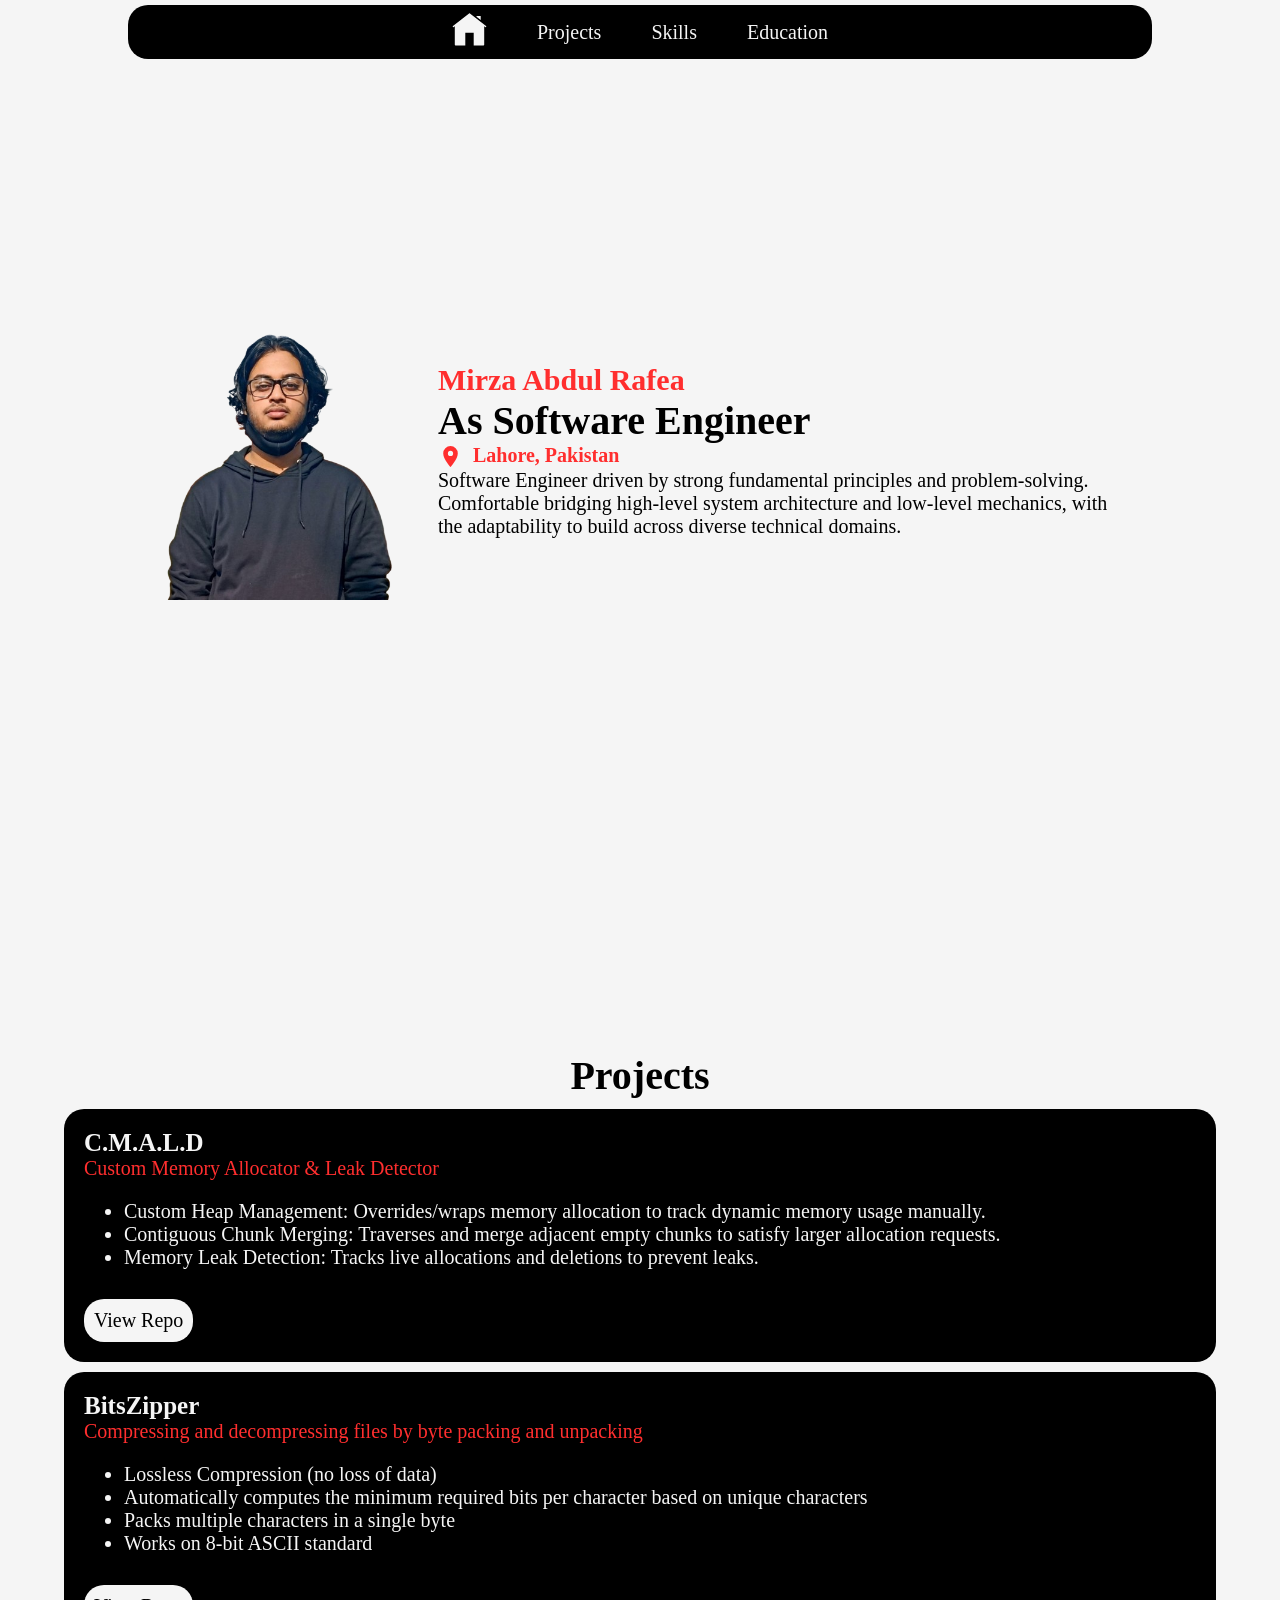
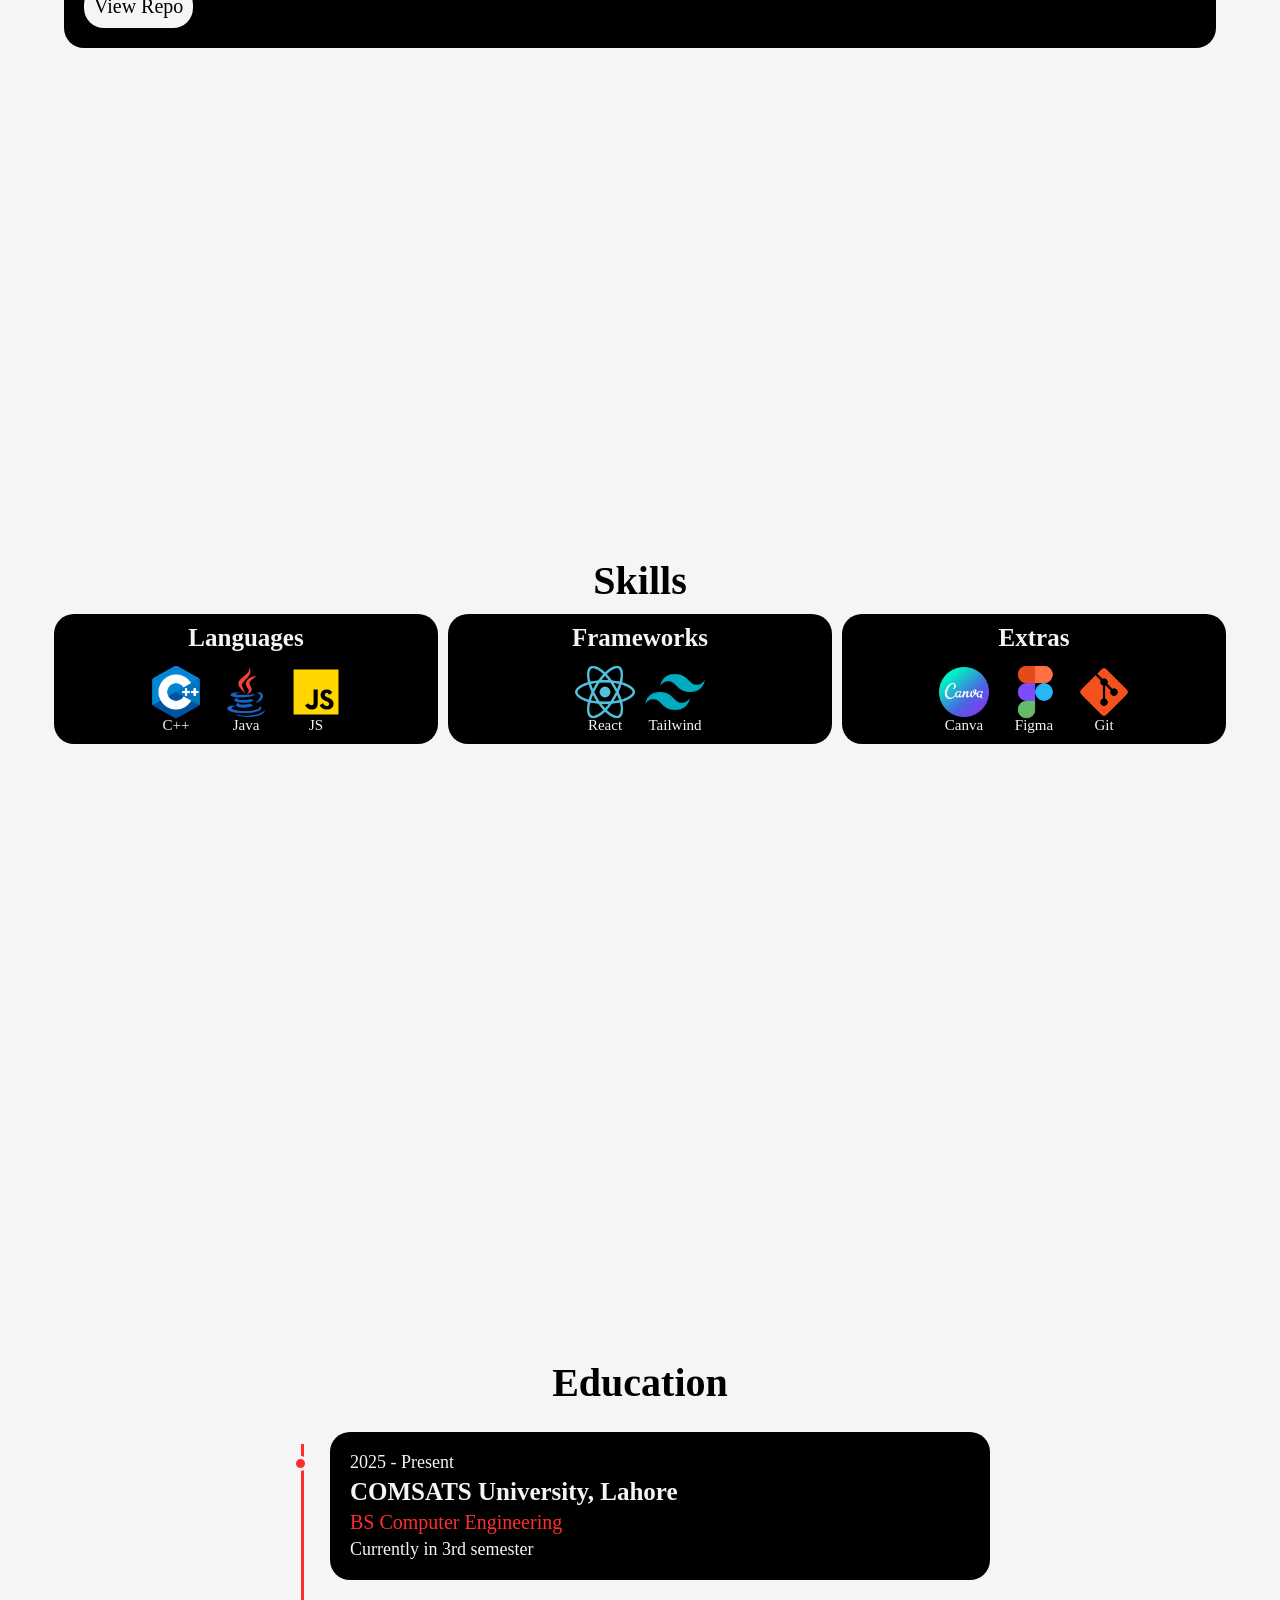
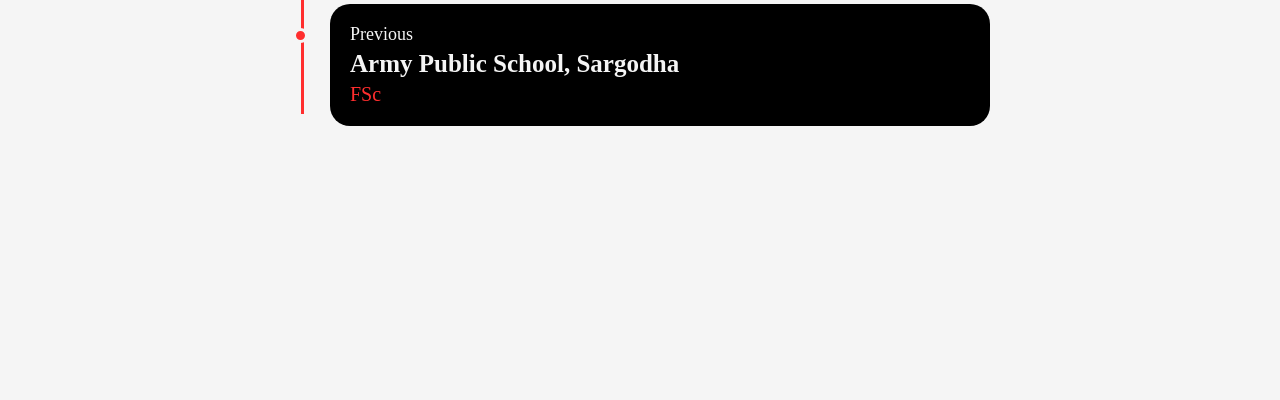
==== professional.html @ 4de6d4c2 "intilizing repo" ====
<!DOCTYPE html>
<html>
    <head>
        <meta charset="UTF-8">
        <meta name="viewport" content="width=device-width, initial-scale=1.0">
		<title>Professional</title>
        <link rel="stylesheet" href="main.css">
    </head>
    <body class="professional-page">
        <nav class="professional-nav">
            <a href="index.html">
                <svg class="home-svg" xmlns="http://www.w3.org/2000/svg"  viewBox="0 0 50 50" width="50px" height="50px">
                    <path d="M 25 1.0507812 C 24.7825 1.0507812 24.565859 1.1197656 24.380859 1.2597656 L 1.3808594 19.210938 C 0.95085938 19.550938 0.8709375 20.179141 1.2109375 20.619141 C 1.5509375 21.049141 2.1791406 21.129062 2.6191406 20.789062 L 4 19.710938 L 4 46 C 4 46.55 4.45 47 5 47 L 19 47 L 19 29 L 31 29 L 31 47 L 45 47 C 45.55 47 46 46.55 46 46 L 46 19.710938 L 47.380859 20.789062 C 47.570859 20.929063 47.78 21 48 21 C 48.3 21 48.589063 20.869141 48.789062 20.619141 C 49.129063 20.179141 49.049141 19.550938 48.619141 19.210938 L 25.619141 1.2597656 C 25.434141 1.1197656 25.2175 1.0507812 25 1.0507812 z M 35 5 L 35 6.0507812 L 41 10.730469 L 41 5 L 35 5 z"/>
                </svg>
            </a>
            <a class="nav-element" href="#projects">Projects</a>
            <a class="nav-element" href="#skills">Skills</a>
            <a class="nav-element" href="#education">Education</a>
        </nav>
        <div class="professional-container">
            <!-- Hero Section -->
            <section class="hero-section" id="hero">
                <img class="professional-pic" src="../assets/linkedin-profile-picture.png" alt="Profile Pic">
                <div class="hero-heading-container">
                    <h1 class="hero-heading-name">Mirza Abdul Rafea</h1>
                    <h1 class="hero-heading">As Software Engineer</h1>
                    <div class="hero-location-container">
                        <svg class="hero-location-svg" xmlns="http://www.w3.org/2000/svg" viewBox="0 0 24 24">
                            <path d="M12 11.5A2.5 2.5 0 0 1 9.5 9A2.5 2.5 0 0 1 12 6.5A2.5 2.5 0 0 1 14.5 9a2.5 2.5 0 0 1-2.5 2.5M12 2a7 7 0 0 0-7 7c0 5.25 7 13 7 13s7-7.75 7-13a7 7 0 0 0-7-7"/>
                        </svg>
                        <h1 class="hero-location">Lahore, Pakistan</h1>
                    </div>
                    <p class="hero-description">Software Engineer driven by strong fundamental principles and problem-solving. Comfortable bridging high-level system architecture and low-level mechanics, with the adaptability to build across diverse technical domains.</p>
                </div>
            </section>
            <!-- Projects Section -->
            <section class="projects-section" id="projects">
                <h1 class="section-heading">Projects</h1>
                <div class="projects-section-container">
                    <div class="project-container">
                        <h1 class="project-heading">C.M.A.L.D</h1>
                        <p class="project-description">Custom Memory Allocator & Leak Detector</p>
                        <ul class="project-sub-description">
                            <li>Custom Heap Management: Overrides/wraps memory allocation to track dynamic memory usage manually.</li>
                            <li>Contiguous Chunk Merging: Traverses and merge adjacent empty chunks to satisfy larger allocation requests.</li>
                            <li>Memory Leak Detection: Tracks live allocations and deletions to prevent leaks.</li>
                        </ul>
                        <a class="project-repo-button" href="https://github.com/Abdul-Rafea/C.M.A.L.D" target="_blank" rel="noopener noreferrer">View Repo</a>
                    </div>
                    <div class="project-container">
                        <h1 class="project-heading">BitsZipper</h1>
                        <p class="project-description">Compressing and decompressing files by byte packing and unpacking</p>
                        <ul class="project-sub-description">
                            <li>Lossless Compression (no loss of data)</li>
                            <li>Automatically computes the minimum required bits per character based on unique characters</li>
                            <li>Packs multiple characters in a single byte</li>
                            <li>Works on 8-bit ASCII standard</li>
                        </ul>
                        <a class="project-repo-button" href="https://github.com/Abdul-Rafea/BitsZipper" target="_blank" rel="noopener noreferrer">View Repo</a>
                    </div>
                </div>
            </section>
            <!-- Skills Section -->
            <section class="skills-section" id="skills">
                <h1 class="section-heading">Skills</h1>
                <div class="skills-section-container">
                    <div class="skills-container">
                        <h1 class="skills-heading">Languages</h1>
                        <div class="skills-logos-container">
                            <div class="skills-logo-container">
                                <img class="skills-logo" src="../assets/c++logo.png" alt="C++ Logo">
                                <p class="skills-logo-heading">C++</p>
                            </div>
                            <div class="skills-logo-container">
                                <img class="skills-logo" src="../assets/java-logo.png" alt="Java Logo">
                                <p class="skills-logo-heading">Java</p>
                            </div>
                            <div class="skills-logo-container">
                                <img class="skills-logo" src="../assets/javascript-logo.png" alt="Javascript Logo">
                                <p class="skills-logo-heading">JS</p>
                            </div>
                        </div>
                    </div>
                    <div class="skills-container">
                        <h1 class="skills-heading">Frameworks</h1>
                        <div class="skills-logos-container">
                            <div class="skills-logo-container">
                                <img class="skills-logo" src="../assets/react-logo.png" alt="React Logo">
                                <p class="skills-logo-heading">React</p>
                            </div>
                            <div class="skills-logo-container">
                                <img class="skills-logo" src="../assets/tailwind-logo.png" alt="Tailwind Logo">
                                <p class="skills-logo-heading">Tailwind</p>
                            </div>
                        </div>
                    </div>
                    <div class="skills-container">
                        <h1 class="skills-heading">Extras</h1>
                        <div class="skills-logos-container">
                            <div class="skills-logo-container">
                                <img class="skills-logo" src="../assets/canva-logo.png" alt="Canva` Logo">
                                <p class="skills-logo-heading">Canva</p>
                            </div>
                            <div class="skills-logo-container">
                                <img class="skills-logo" src="../assets/figma-logo.png" alt="Figma Logo">
                                <p class="skills-logo-heading">Figma</p>
                            </div>
                            <div class="skills-logo-container">
                                <img class="skills-logo" src="../assets/git-logo.png" alt="Git Logo">
                                <p class="skills-logo-heading">Git</p>
                            </div>
                        </div>
                    </div>
                </div>
            </section>
            <!-- Education Section -->
            <section class="education-section" id="education">
                <h1 class="section-heading">Education</h1>
                <ol class="education-section-container">
                    <li class="education-container">
                        <span class="education-timeline-dot" aria-hidden="true"></span>
                        <p class="education-sub-description">2025 - Present</p>
                        <h1 class="education-heading">COMSATS University, Lahore</h1>
                        <p class="education-description">BS Computer Engineering</p>
                        <p class="education-sub-description">Currently in 3rd semester</p>
                    </li>
                    <li class="education-container">
                        <span class="education-timeline-dot" aria-hidden="true"></span>
                        <p class="education-sub-description">Previous</p>
                        <h1 class="education-heading">Army Public School, Sargodha</h1>
                        <p class="education-description">FSc</p>
                    </li>
                </ol>
            </section>
        </div>
    </body>
</html>
</html>
---- main.css ----
:root {
	--caveat-brush: "Caveat Brush", cursive;
	--mid-red: #FF2E2E;
	--rounded-normal: 20px;
}

html, body {
	min-height: 100vh;
	margin: 0;
	overflow-x: hidden;
	scroll-behavior: smooth;
	position: relative;
}

* {
	box-sizing: border-box;
}

a {
	text-decoration: none;
}

h1, h2, h3, p {
	margin: 0;
}

section {
	min-height: 100vh;
}

.m-page {
	width: 100%;
	height: 100vh;
	display: grid;
	position: relative;
}

.m-left-container {
	background-color: whitesmoke;
	clip-path: polygon(0% 0%, 70% 0%, 30% 100%, 0% 100%);
	transition: clip-path 300ms ease;
	align-items: start;
	padding-left: 20px;
}

.m-right-container {
	background-color: black;
	clip-path: polygon(70% 0%, 30% 100%, 100% 100%, 100% 0%);
	transition: clip-path 300ms ease;
	align-items: end;
	padding-right: 20px;
}

.m-left-container, .m-right-container {
	position: relative;
	grid-area: 1 / 1;
	width: 100%;
	height: 100%;
	box-sizing: border-box;
	display: flex;
	flex-direction: column;
	justify-content: center;
	gap: 10px;
}

.m-left-container:hover {
	z-index: 10;
	clip-path: polygon(0% 0%, 100% 0%, 60% 100%, 0% 100%);
	transition: clip-path 300ms ease;
}
      
.m-right-container:hover {
	z-index: 10;
	clip-path: polygon(40% 0%, 0% 100%, 100% 100%, 100% 0%);
	transition: clip-path 300ms ease;
}

.left-name-heading, .right-name-heading {
	font-family: var(--caveat-brush);
	font-size: 40px;
	color: var(--mid-red);	
	margin: 0;
}

.left-heading {
	color: black;
}

.right-heading {
	color: whitesmoke;
}

.left-heading, .right-heading {
	font-family: var(--caveat-brush);
	font-size: 60px;
	margin: 0;
}

.yinyang-svg {
	z-index: 100;
	width: 200px;
	position: absolute;
	left: 50%;
	top: 50%;
	transform: translate(-50%, -50%);
	background-color: whitesmoke;
	border-radius: 50%;
	pointer-events: none;
}

.left-button {
	background-color: black;
	color: whitesmoke;
	padding: 10px;
}

.right-button {
	background-color: whitesmoke;
	color: black;
	padding: 5px;
}

.left-button, .right-button {
	border: none;
	border-radius: var(--rounded-normal);
	font-family: var(--caveat-brush);
	font-size: 30px;
}

.left-button:hover, .right-button:hover {
	cursor: pointer;
	background-color: var(--mid-red);
}

.coming-soon-popover {
	position: fixed;
	inset: 50% auto auto 50%;
	transform: translate(-50%, -50%);
	margin: 0;
	padding: 24px;
	border: none;
	border-radius: var(--rounded-normal);
	background-color: whitesmoke;
	color: black;
	text-align: center;
	font-family: var(--caveat-brush);
	font-size: 28px;
	box-shadow: 0 8px 32px rgb(0 0 0 / 35%);
}

.coming-soon-popover::backdrop {
	background-color: rgb(0 0 0 / 55%);
}

.coming-soon-close {
	margin-top: 12px;
	padding: 6px 16px;
	border: none;
	border-radius: var(--rounded-normal);
	background-color: black;
	color: whitesmoke;
	font-family: var(--caveat-brush);
	font-size: 20px;
	cursor: pointer;
}

.coming-soon-close:hover {
	background-color: var(--mid-red);
}


.m-logo {
	display: none;
	width: 75px;
	border-radius: var(--rounded-normal);
}

@keyframes logo-appear {
	from {
		opacity: 0;
		transform: translateY(10px);
	}
	to {
		opacity: 1;
		transform: translateY(0);
	}
}


.m-right-container:hover .m-logo {
	display: inline;
	animation: logo-appear 400ms ease both;
}

.m-left-container:hover .m-logo {
	display: inline;
	animation: logo-appear 400ms ease both;
}

.m-logo-container {
	display: flex;
	justify-content: center;
	align-items: center;
	gap: 20px;
}

/* Professional Page Styles */
.professional-page {
	width: 100%;
	position: relative;
}

.professional-nav {
	position: fixed;
	top: 5px;
	left: 50%;
	transform: translateX(-50%);
	width: 80%;
	background-color: black;
	display: flex;
	justify-content: center;
	align-items: center;
	gap: 50px;
	border-radius: var(--rounded-normal);
}

.home-svg {
	width: 35px;
	fill: whitesmoke;
}

.home-svg:hover {
	fill: var(--mid-red)
}

.nav-element {
	color: whitesmoke;
	font-family: var(--caveat-brush);
	font-size: 20px;
}

.nav-element:hover {
	color: var(--mid-red);
}

.professional-container {
	width: 100%;
	background-color: whitesmoke;
	display: flex;
	justify-content: center;
	align-items: center;
	flex-direction: column;
}

.section-heading {
	font-family: var(--caveat-brush);
	font-size: 40px;
	color: black;
}

/* Projects Section */
.projects-section {
	width: 100%;
	display: flex;
	flex-direction:  column;
	justify-content: center;
	align-items: center;
	gap: 10px;
}

.projects-section-container {
	width: 100%;
	display: flex;
	flex-direction: column;
	justify-content: center;
	align-items: center;
	gap: 10px;
}

.project-container {
	width: 90%;
	padding: 20px;
	display: flex;
	flex-direction: column;
	align-items: start;
	background-color: black;
	border-radius: var(--rounded-normal);
}

.project-heading {
	font-family: var(--caveat-brush);
	font-size: 25px;
	color: whitesmoke;
}

.project-description {
	font-family: var(--caveat-brush);
	font-size: 20px;
	color: var(--mid-red);
}

.project-sub-description {
	font-family: var(--caveat-brush);
	font-size: 20px;
	color: whitesmoke;
}

.project-repo-button {
	margin-top: 10px;
	padding: 10px;
	font-family: var(--caveat-brush);
	font-size: 20px;
	color: black;
	background-color: whitesmoke;
	border-radius: var(--rounded-normal);
}

.project-repo-button:hover {
	background-color: var(--mid-red);
}

/* Hero Section Styles */
.hero-section {
	width: 80%;
	display: flex;
	justify-content: center;
	align-items: center;
	gap: 10px;
	padding-right: 20px;
}

.professional-pic {
	width: 300px;
}

.hero-heading-container {
	display: flex;
	flex-direction: column;
}

.hero-heading {
	font-size: 40px;
	color: black;
}

.hero-heading-name {
	font-size: 30px;
	color: var(--mid-red);
}

.hero-heading, .hero-heading-name {
	font-family: var(--caveat-brush);
}

.hero-location-container {
	display: flex;
	gap: 10px;
}

.hero-location-svg {
	width: 25px;
	fill: var(--mid-red);

}

.hero-location {
	font-family: var(--caveat-brush);
	font-size: 20px;
	color: var(--mid-red);
}

.hero-description {
	font-family: var(--caveat-brush);
	font-size: 20px;
}

/* Skills Section Styles */
.skills-section {
	width: 100%;
	display: flex;
	flex-direction: column;
	justify-content: center;
	align-items: center;
	gap: 10px;
}

.skills-section-container {
	width: 100%;
	display: flex;
	justify-content: center;
	align-items: center;
	gap: 10px;
}

.skills-container {
	width: 30%;
	padding: 10px;
	background-color: black;
	border-radius: var(--rounded-normal);
	display: flex;
	flex-direction: column;
	justify-content: center;
	align-items: center;
	gap: 10px;
}

.skills-heading {
	font-family: var(--caveat-brush);
	font-size: 25px;
	color: whitesmoke;
}

.skills-logos-container {
	width: 100%;
	display: flex;
	justify-content: center;
	align-items: center;
	gap: 10px;
}

.skills-logo-container {
	display: flex;
	flex-direction: column;
	justify-content: center;
	align-items: center;
}

.skills-logo {
	width: 60px;
}

.skills-logo-heading {
	font-family: var(--caveat-brush);
	font-size: 15px;
	color:whitesmoke;
	margin-top: -5px;
}

/* Education Section Styles */
.education-section {
	width: 100%;
	display: flex;
	flex-direction: column;
	justify-content: center;
	align-items: center;
	gap: 10px;
}

.education-section-container {
	width: min(80%, 700px);
	display: flex;
	flex-direction: column;
	align-items: stretch;
	gap: 24px;
	list-style: none;
	padding: 0;
	position: relative;
}

.education-section-container::before {
	content: "";
	position: absolute;
	top: 12px;
	bottom: 12px;
	left: 11px;
	width: 3px;
	background-color: var(--mid-red);
}

.education-container {
	box-sizing: border-box;
	width: auto;
	margin-left: 40px;
	padding: 20px;
	background-color: black;
	border-radius: var(--rounded-normal);
	display: flex;
	flex-direction: column;
	align-items: flex-start;
	gap: 5px;
	position: relative;
}

.education-timeline-dot {
	position: absolute;
	top: 24px;
	left: -37px;
	width: 15px;
	height: 15px;
	border: 3px solid whitesmoke;
	border-radius: 50%;
	background-color: var(--mid-red);
}

.education-heading {
	font-family: var(--caveat-brush);
	font-size: 25px;
	color: whitesmoke;
}

.education-description {
	font-family: var(--caveat-brush);
	font-size: 20px;
	color: var(--mid-red);
}

.education-sub-description {
	font-family: var(--caveat-brush);
	font-size: 18px;
	color: whitesmoke;
}

@media (max-width: 760px) {
	.professional-nav {
		width: calc(100% - 24px);
		gap: clamp(12px, 4vw, 32px);
		padding: 4px 12px;
		z-index: 10;
	}

	.hero-section {
		width: 90%;
		flex-direction: column;
		padding: 72px 0 24px;
		text-align: center;
	}

	.professional-pic {
		width: min(55vw, 250px);
	}

	.hero-location-container {
		justify-content: center;
	}

	.projects-section,
	.skills-section,
	.education-section {
		padding: 32px 0;
	}

	.project-container {
		width: 92%;
	}

	.skills-section-container {
		flex-wrap: wrap;
		padding: 0 16px;
	}

	.skills-container {
		flex: 1 1 220px;
		width: auto;
	}

	.education-section-container {
		width: 90%;
	}

	.m-page {
		height: 100vh;
		height: 100svh;
		min-height: 520px;
		grid-template-rows: none;
	}

	.m-left-container,
	.m-right-container {
		grid-area: 1 / 1;
		height: 100%;
		min-height: 0;
		padding-top: 24px;
		padding-bottom: 24px;
	}

	.m-left-container {
		align-items: flex-start;
		padding-left: 12px;
		text-align: left;
	}

	.m-right-container {
		align-items: flex-end;
		padding-right: 12px;
		text-align: right;
	}

	.m-left-container:hover {
		clip-path: polygon(0% 0%, 70% 0%, 30% 100%, 0% 100%);
	}

	.m-right-container:hover {
		clip-path: polygon(70% 0%, 30% 100%, 100% 100%, 100% 0%);
	}

	.left-name-heading,
	.right-name-heading {
		width: 40%;
		font-size: clamp(17px, 4.5vw, 26px);
	}

	.left-heading,
	.right-heading {
		width: 40%;
		font-size: clamp(23px, 6.5vw, 38px);
	}

	.left-button,
	.right-button {
		display: block;
		width: 40%;
		font-size: clamp(15px, 4vw, 20px);
	}

	.m-logo {
		display: inline;
		width: clamp(36px, 12vw, 56px);
	}

	.m-logo-container {
		width: 40%;
		gap: 8px;
	}
}

@media (max-width: 480px) {
	.professional-nav {
		gap: 8px 16px;
		justify-content: space-around;
	}

	.home-svg {
		width: 28px;
	}

	.nav-element {
		font-size: 17px;
	}

	.hero-heading {
		font-size: 34px;
	}

	.hero-heading-name {
		font-size: 27px;
	}

	.section-heading {
		font-size: 34px;
	}

	.project-container {
		padding: 16px;
	}

	.project-sub-description {
		padding-left: 24px;
		font-size: 17px;
	}

	.skills-section-container {
		flex-direction: column;
	}

	.skills-container {
		width: 100%;
		flex-basis: auto;
	}

	.education-container {
		margin-left: 32px;
		padding: 16px;
	}

	.education-timeline-dot {
		left: -29px;
	}

	.education-heading {
		font-size: 22px;
	}

	.education-sub-description {
		font-size: 16px;
	}
}

/* ⊣ᔑᒲ╎リ⊣ Styles */
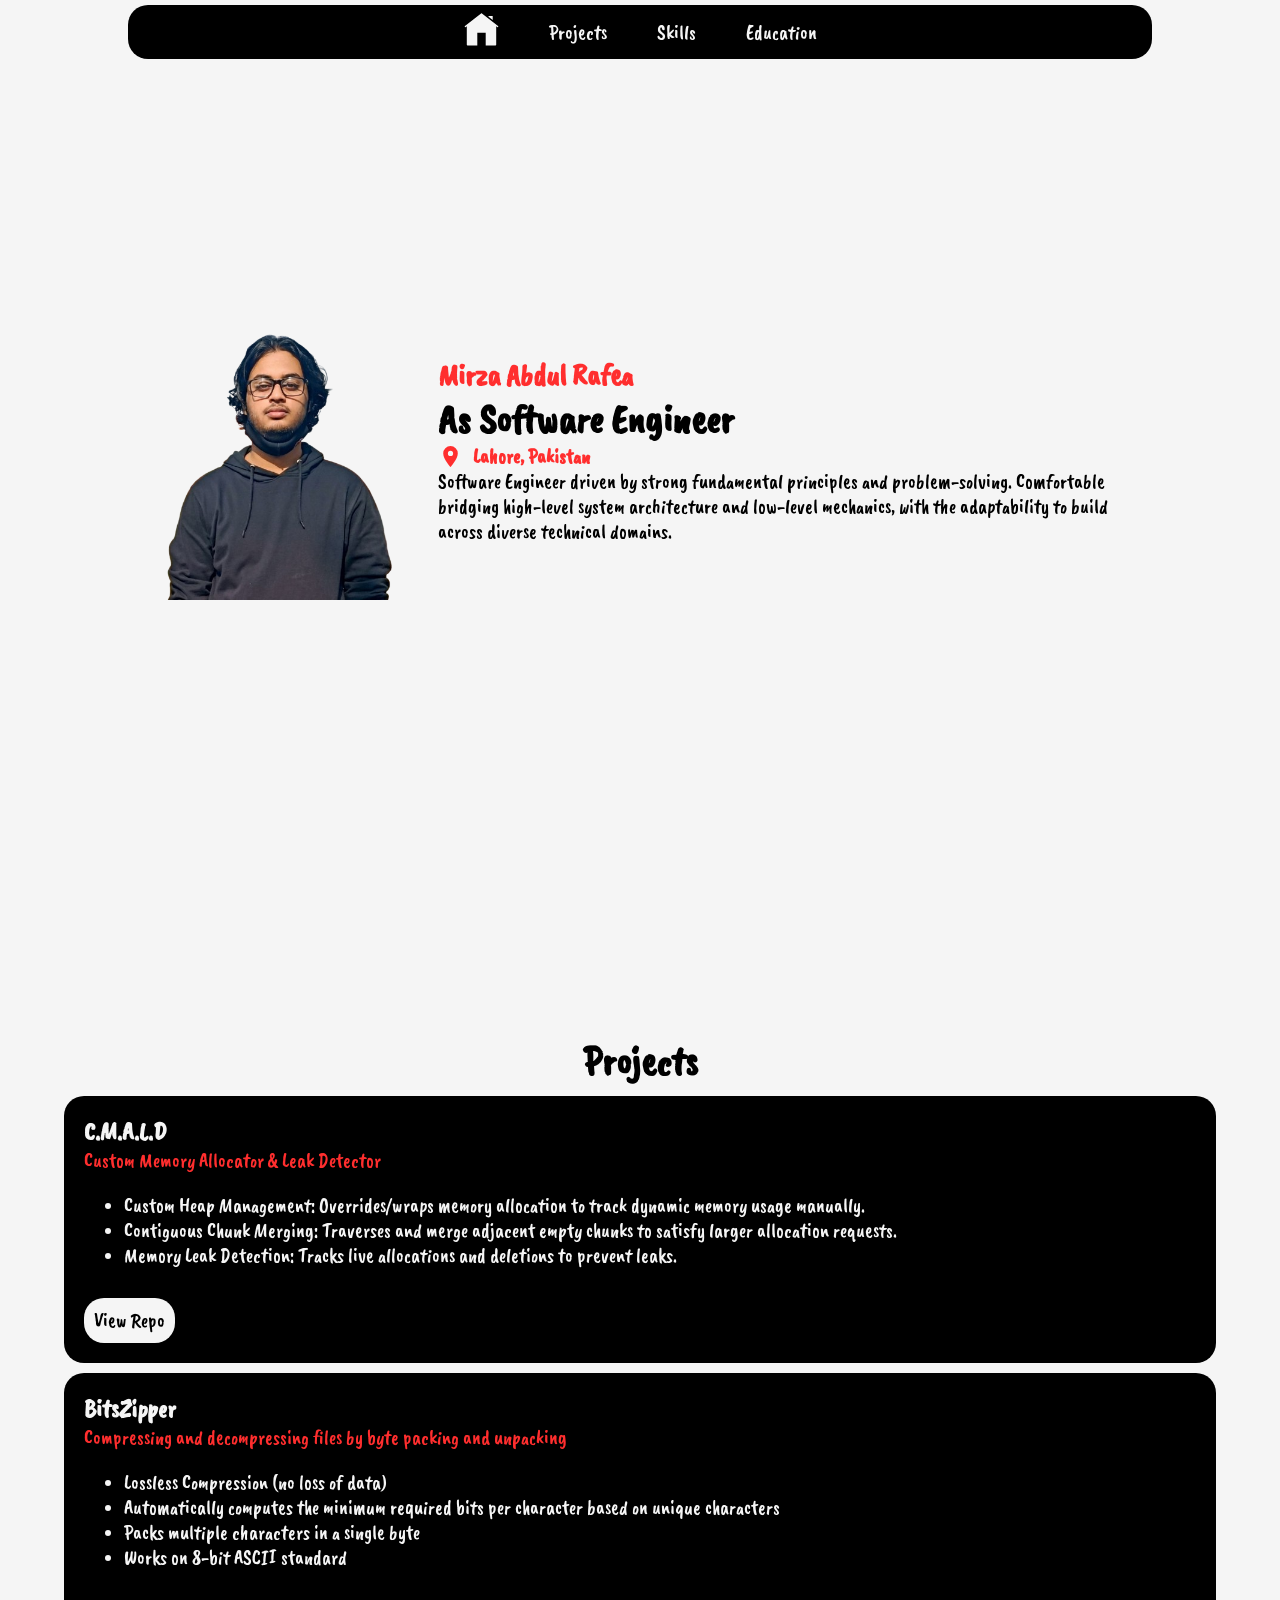
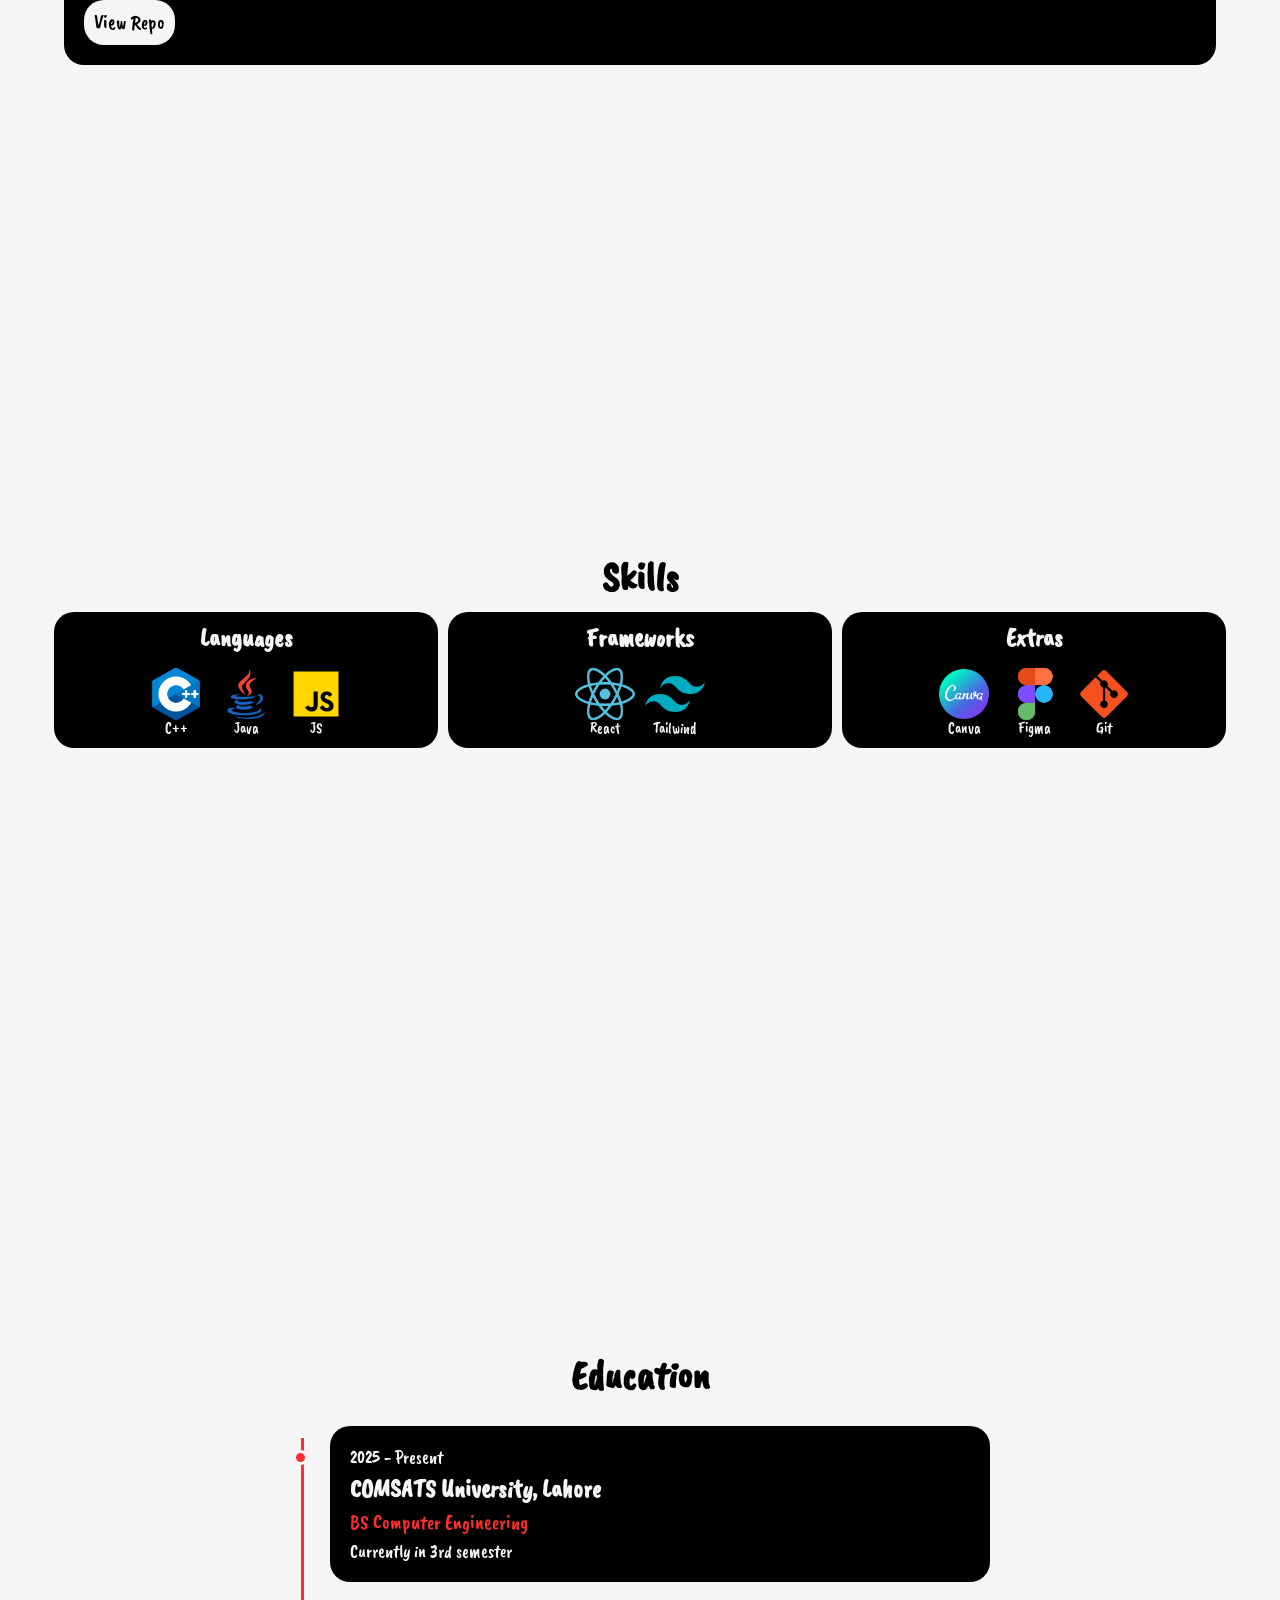
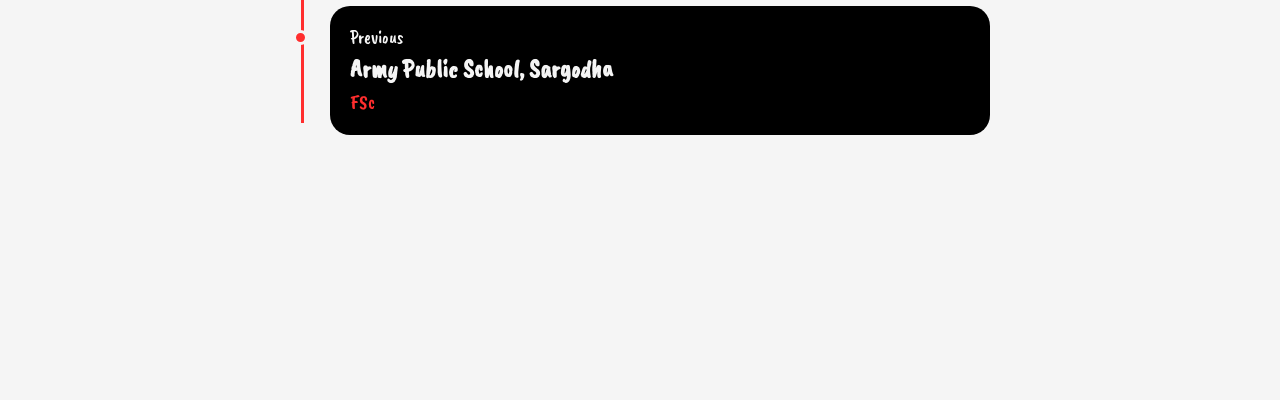
==== commit 8dec7d34: "fixed font not loading in professional page issue" ====
--- a/professional.html
+++ b/professional.html
@@ -5,6 +5,9 @@
         <meta name="viewport" content="width=device-width, initial-scale=1.0">
 		<title>Professional</title>
         <link rel="stylesheet" href="main.css">
+        <link rel="preconnect" href="https://fonts.googleapis.com">
+        <link rel="preconnect" href="https://fonts.gstatic.com" crossorigin>
+        <link href="https://fonts.googleapis.com/css2?family=Caveat+Brush&display=swap" rel="stylesheet">
     </head>
     <body class="professional-page">
         <nav class="professional-nav">
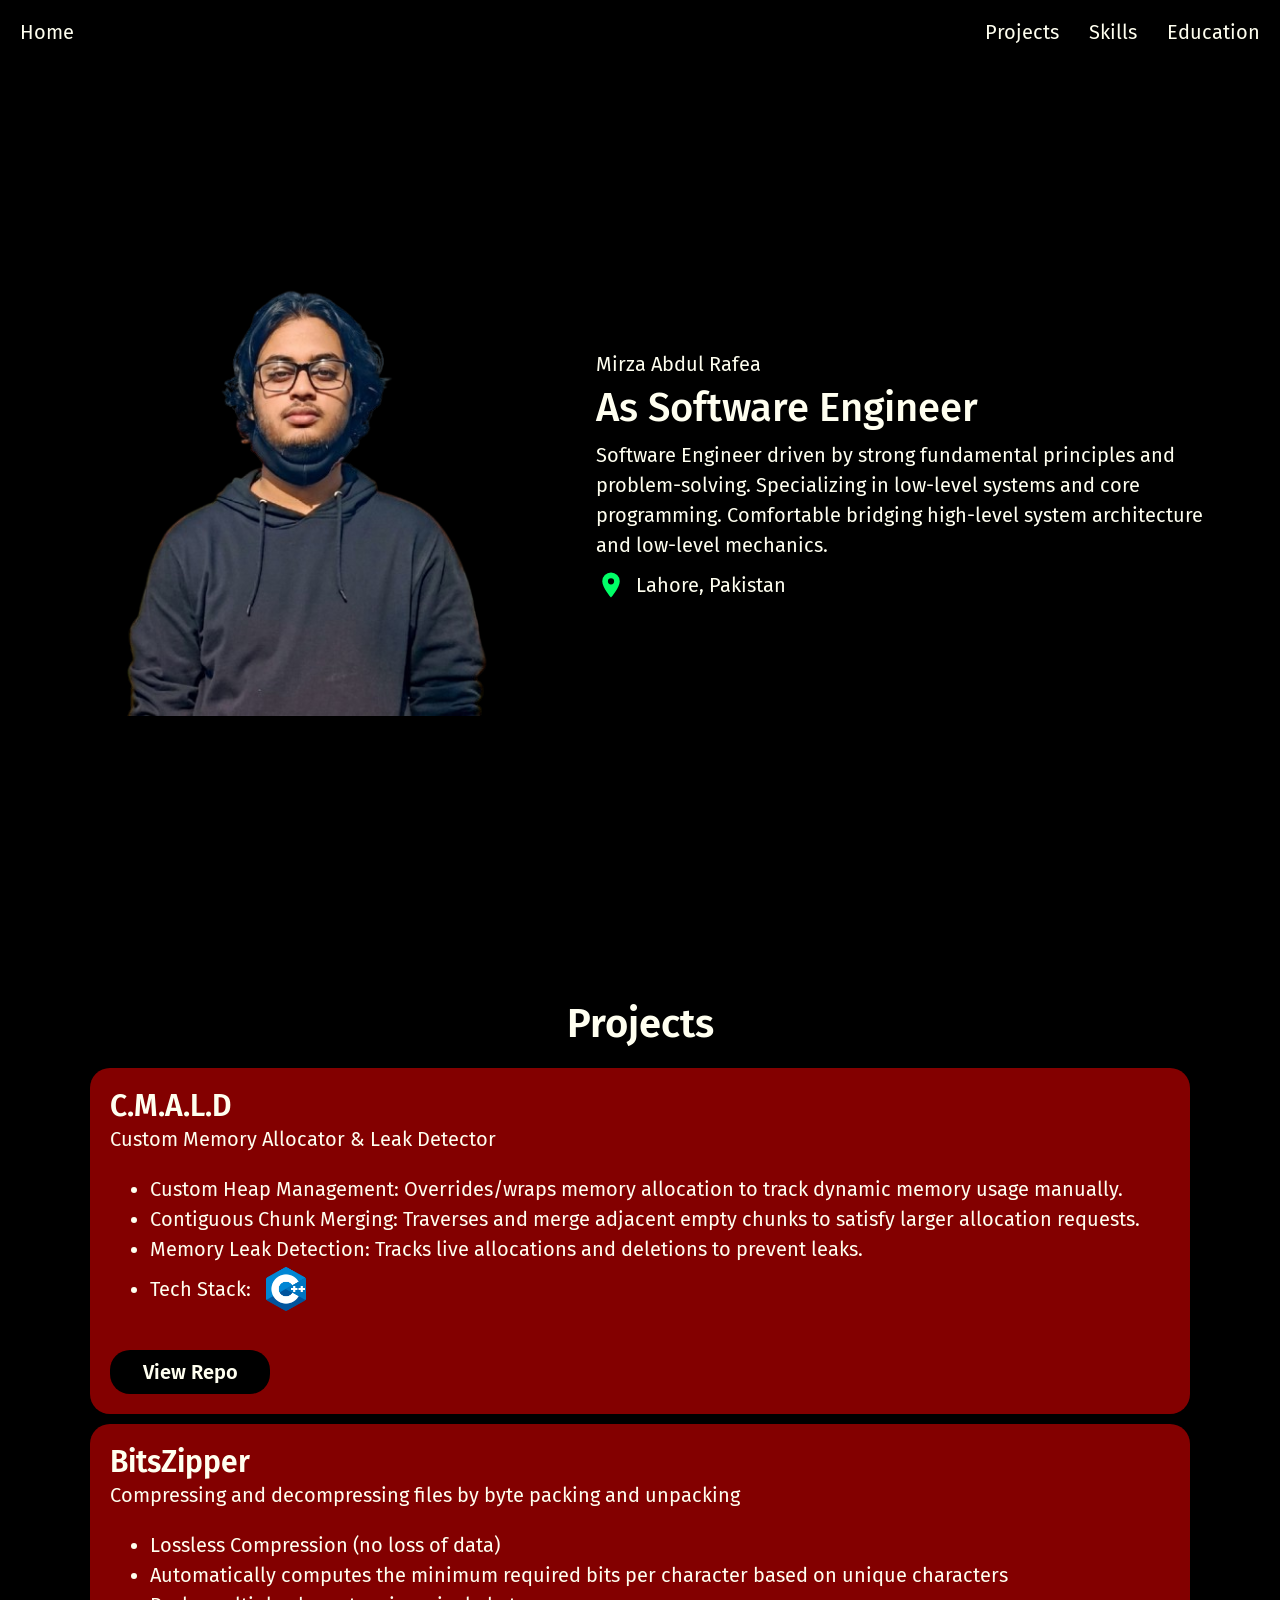
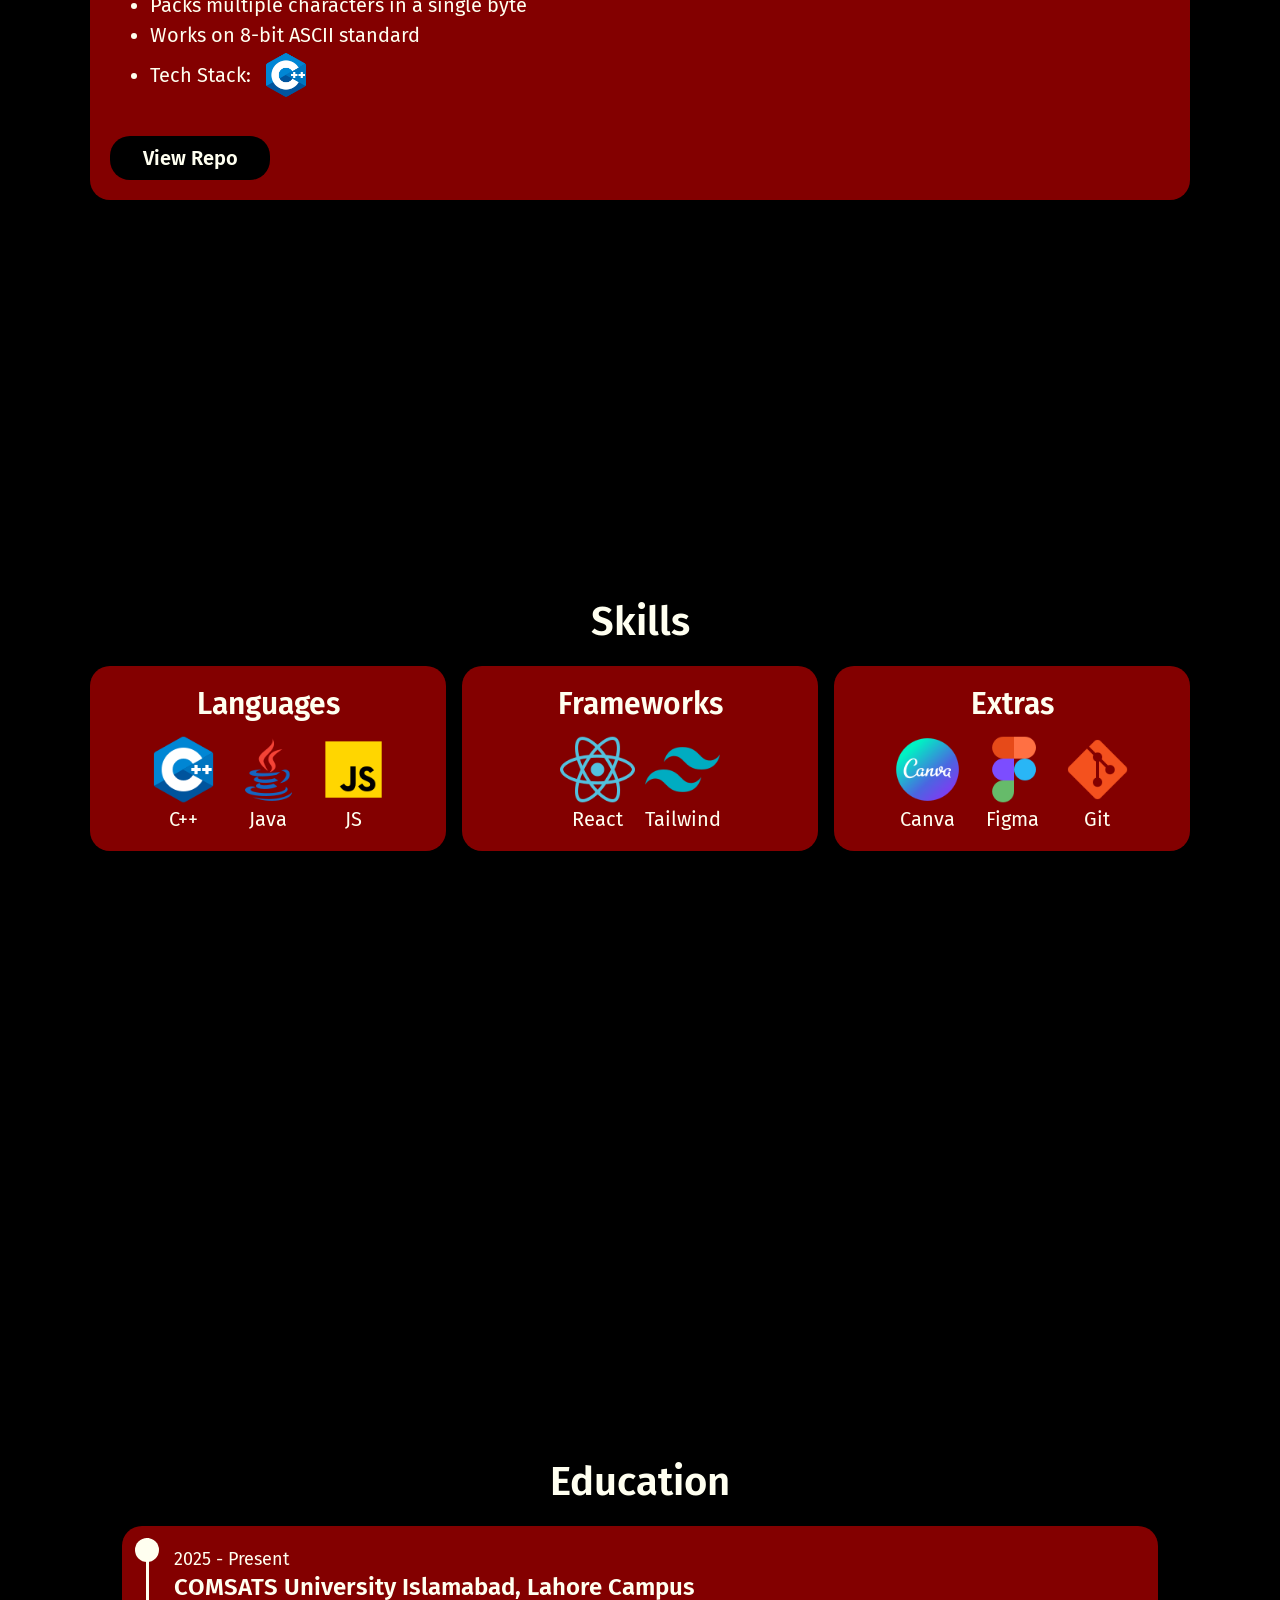
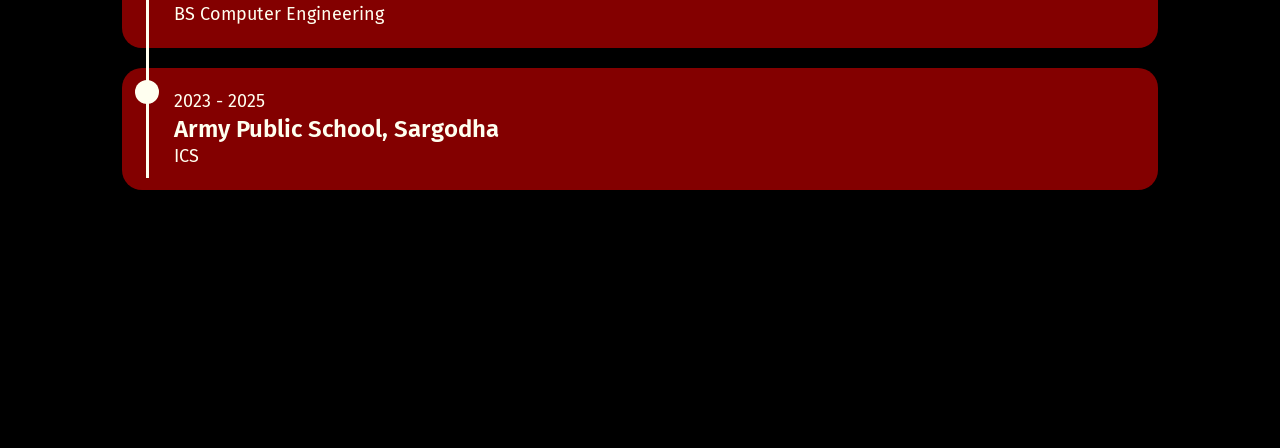
==== commit 8a19181a: "improved professional page" ====
--- a/professional.html
+++ b/professional.html
@@ -1,141 +1,156 @@
 <!DOCTYPE html>
-<html>
+<html lang="en">
     <head>
         <meta charset="UTF-8">
         <meta name="viewport" content="width=device-width, initial-scale=1.0">
 		<title>Professional</title>
-        <link rel="stylesheet" href="main.css">
+        <link rel="stylesheet" href="professional.css">
+        <script src="professional.js" defer></script>
+        <!-- Fonts -->
         <link rel="preconnect" href="https://fonts.googleapis.com">
-        <link rel="preconnect" href="https://fonts.gstatic.com" crossorigin>
-        <link href="https://fonts.googleapis.com/css2?family=Caveat+Brush&display=swap" rel="stylesheet">
+		<link rel="preconnect" href="https://fonts.gstatic.com" crossorigin>
+		<link href="https://fonts.googleapis.com/css2?family=Fira+Sans:ital,wght@0,100;0,200;0,300;0,400;0,500;0,600;0,700;0,800;0,900;1,100;1,200;1,300;1,400;1,500;1,600;1,700;1,800;1,900&display=swap" rel="stylesheet">
     </head>
-    <body class="professional-page">
-        <nav class="professional-nav">
-            <a href="index.html">
-                <svg class="home-svg" xmlns="http://www.w3.org/2000/svg"  viewBox="0 0 50 50" width="50px" height="50px">
-                    <path d="M 25 1.0507812 C 24.7825 1.0507812 24.565859 1.1197656 24.380859 1.2597656 L 1.3808594 19.210938 C 0.95085938 19.550938 0.8709375 20.179141 1.2109375 20.619141 C 1.5509375 21.049141 2.1791406 21.129062 2.6191406 20.789062 L 4 19.710938 L 4 46 C 4 46.55 4.45 47 5 47 L 19 47 L 19 29 L 31 29 L 31 47 L 45 47 C 45.55 47 46 46.55 46 46 L 46 19.710938 L 47.380859 20.789062 C 47.570859 20.929063 47.78 21 48 21 C 48.3 21 48.589063 20.869141 48.789062 20.619141 C 49.129063 20.179141 49.049141 19.550938 48.619141 19.210938 L 25.619141 1.2597656 C 25.434141 1.1197656 25.2175 1.0507812 25 1.0507812 z M 35 5 L 35 6.0507812 L 41 10.730469 L 41 5 L 35 5 z"/>
-                </svg>
-            </a>
-            <a class="nav-element" href="#projects">Projects</a>
-            <a class="nav-element" href="#skills">Skills</a>
-            <a class="nav-element" href="#education">Education</a>
+    <body>
+        <nav class="nav-container">
+            <a class="nav-element home-link" href="index.html">Home</a>
+            <div class="nav-menu">
+                <button class="nav-menu-toggle" type="button" aria-expanded="false" aria-controls="primary-navigation">
+                    Menu
+                    <span class="nav-menu-chevron" aria-hidden="true"></span>
+                </button>
+                <div class="nav-container2" id="primary-navigation">
+                    <a class="nav-element" href="#projects">Projects</a>
+                    <a class="nav-element" href="#skills">Skills</a>
+                    <a class="nav-element" href="#education">Education</a>
+                </div>
+            </div>
         </nav>
-        <div class="professional-container">
-            <!-- Hero Section -->
-            <section class="hero-section" id="hero">
-                <img class="professional-pic" src="../assets/linkedin-profile-picture.png" alt="Profile Pic">
-                <div class="hero-heading-container">
-                    <h1 class="hero-heading-name">Mirza Abdul Rafea</h1>
-                    <h1 class="hero-heading">As Software Engineer</h1>
-                    <div class="hero-location-container">
-                        <svg class="hero-location-svg" xmlns="http://www.w3.org/2000/svg" viewBox="0 0 24 24">
-                            <path d="M12 11.5A2.5 2.5 0 0 1 9.5 9A2.5 2.5 0 0 1 12 6.5A2.5 2.5 0 0 1 14.5 9a2.5 2.5 0 0 1-2.5 2.5M12 2a7 7 0 0 0-7 7c0 5.25 7 13 7 13s7-7.75 7-13a7 7 0 0 0-7-7"/>
-                        </svg>
-                        <h1 class="hero-location">Lahore, Pakistan</h1>
-                    </div>
-                    <p class="hero-description">Software Engineer driven by strong fundamental principles and problem-solving. Comfortable bridging high-level system architecture and low-level mechanics, with the adaptability to build across diverse technical domains.</p>
+        <!-- Hero Section -->
+        <section class="hero-section" id="hero">
+            <img class="professional-pic" src="./assets/linkedin-profile-picture.png" alt="Profile Pic">
+            <div class="hero-heading-container">
+                <h1 class="hero-heading-name">Mirza Abdul Rafea</h1>
+                <h1 class="hero-heading">As Software Engineer</h1>
+                <p class="hero-description">Software Engineer driven by strong fundamental principles and problem-solving. Specializing in low-level systems and core programming. Comfortable bridging high-level system architecture and low-level mechanics.</p>
+                <div class="hero-location-container">
+                    <svg class="hero-location-svg" xmlns="http://www.w3.org/2000/svg" viewBox="0 0 24 24">
+                        <path d="M12 11.5A2.5 2.5 0 0 1 9.5 9A2.5 2.5 0 0 1 12 6.5A2.5 2.5 0 0 1 14.5 9a2.5 2.5 0 0 1-2.5 2.5M12 2a7 7 0 0 0-7 7c0 5.25 7 13 7 13s7-7.75 7-13a7 7 0 0 0-7-7"/>
+                    </svg>
+                    <h1 class="hero-location">Lahore, Pakistan</h1>
                 </div>
-            </section>
-            <!-- Projects Section -->
-            <section class="projects-section" id="projects">
-                <h1 class="section-heading">Projects</h1>
-                <div class="projects-section-container">
-                    <div class="project-container">
-                        <h1 class="project-heading">C.M.A.L.D</h1>
-                        <p class="project-description">Custom Memory Allocator & Leak Detector</p>
-                        <ul class="project-sub-description">
-                            <li>Custom Heap Management: Overrides/wraps memory allocation to track dynamic memory usage manually.</li>
-                            <li>Contiguous Chunk Merging: Traverses and merge adjacent empty chunks to satisfy larger allocation requests.</li>
-                            <li>Memory Leak Detection: Tracks live allocations and deletions to prevent leaks.</li>
-                        </ul>
-                        <a class="project-repo-button" href="https://github.com/Abdul-Rafea/C.M.A.L.D" target="_blank" rel="noopener noreferrer">View Repo</a>
-                    </div>
-                    <div class="project-container">
-                        <h1 class="project-heading">BitsZipper</h1>
-                        <p class="project-description">Compressing and decompressing files by byte packing and unpacking</p>
-                        <ul class="project-sub-description">
-                            <li>Lossless Compression (no loss of data)</li>
-                            <li>Automatically computes the minimum required bits per character based on unique characters</li>
-                            <li>Packs multiple characters in a single byte</li>
-                            <li>Works on 8-bit ASCII standard</li>
-                        </ul>
-                        <a class="project-repo-button" href="https://github.com/Abdul-Rafea/BitsZipper" target="_blank" rel="noopener noreferrer">View Repo</a>
-                    </div>
+            </div>
+        </section>
+        
+        <!-- Projects Section -->
+        <section class="section" id="projects">
+            <h1 class="section-heading">Projects</h1>
+            <div class="projects-section-container">
+                <div class="project-container">
+                    <h1 class="project-heading">C.M.A.L.D</h1>
+                    <p class="project-description">Custom Memory Allocator & Leak Detector</p>
+                    <ul class="project-description">
+                        <li>Custom Heap Management: Overrides/wraps memory allocation to track dynamic memory usage manually.</li>
+                        <li>Contiguous Chunk Merging: Traverses and merge adjacent empty chunks to satisfy larger allocation requests.</li>
+                        <li>Memory Leak Detection: Tracks live allocations and deletions to prevent leaks.</li>
+                        <li>
+                            <div class="stack-container">
+                                Tech Stack:
+                                <img class="stack-logo" src="./assets/c++logo.png" alt="C++ Logo">                                
+                            </div>
+                        </li>
+                    </ul>
+                    <a class="project-button" href="https://github.com/Abdul-Rafea/C.M.A.L.D" target="_blank" rel="noopener noreferrer">View Repo</a>
                 </div>
-            </section>
-            <!-- Skills Section -->
-            <section class="skills-section" id="skills">
-                <h1 class="section-heading">Skills</h1>
-                <div class="skills-section-container">
-                    <div class="skills-container">
-                        <h1 class="skills-heading">Languages</h1>
-                        <div class="skills-logos-container">
-                            <div class="skills-logo-container">
-                                <img class="skills-logo" src="../assets/c++logo.png" alt="C++ Logo">
-                                <p class="skills-logo-heading">C++</p>
+                <div class="project-container">
+                    <h1 class="project-heading">BitsZipper</h1>
+                    <p class="project-description">Compressing and decompressing files by byte packing and unpacking</p>
+                    <ul class="project-description">
+                        <li>Lossless Compression (no loss of data)</li>
+                        <li>Automatically computes the minimum required bits per character based on unique characters</li>
+                        <li>Packs multiple characters in a single byte</li>
+                        <li>Works on 8-bit ASCII standard</li>
+                        <li>
+                            <div class="stack-container">
+                                Tech Stack:
+                                <img class="stack-logo" src="./assets/c++logo.png" alt="C++ Logo">                                
                             </div>
-                            <div class="skills-logo-container">
-                                <img class="skills-logo" src="../assets/java-logo.png" alt="Java Logo">
-                                <p class="skills-logo-heading">Java</p>
-                            </div>
-                            <div class="skills-logo-container">
-                                <img class="skills-logo" src="../assets/javascript-logo.png" alt="Javascript Logo">
-                                <p class="skills-logo-heading">JS</p>
-                            </div>
+                        </li>
+                    </ul>
+                    <a class="project-button" href="https://github.com/Abdul-Rafea/BitsZipper" target="_blank" rel="noopener noreferrer">View Repo</a>
+                </div>
+            </div>
+        </section>
+        <!-- Skills Section -->
+        <section class="section" id="skills">
+            <h1 class="section-heading">Skills</h1>
+            <div class="skills-section-container">
+                <div class="skills-container">
+                    <h1 class="skills-heading">Languages</h1>
+                    <div class="skills-logos-container">
+                        <div class="skills-logo-container">
+                            <img class="skills-logo" src="./assets/c++logo.png" alt="C++ Logo">
+                            <p class="skills-logo-heading">C++</p>
                         </div>
-                    </div>
-                    <div class="skills-container">
-                        <h1 class="skills-heading">Frameworks</h1>
-                        <div class="skills-logos-container">
-                            <div class="skills-logo-container">
-                                <img class="skills-logo" src="../assets/react-logo.png" alt="React Logo">
-                                <p class="skills-logo-heading">React</p>
-                            </div>
-                            <div class="skills-logo-container">
-                                <img class="skills-logo" src="../assets/tailwind-logo.png" alt="Tailwind Logo">
-                                <p class="skills-logo-heading">Tailwind</p>
-                            </div>
+                        <div class="skills-logo-container">
+                            <img class="skills-logo" src="./assets/java-logo.png" alt="Java Logo">
+                            <p class="skills-logo-heading">Java</p>
                         </div>
-                    </div>
-                    <div class="skills-container">
-                        <h1 class="skills-heading">Extras</h1>
-                        <div class="skills-logos-container">
-                            <div class="skills-logo-container">
-                                <img class="skills-logo" src="../assets/canva-logo.png" alt="Canva` Logo">
-                                <p class="skills-logo-heading">Canva</p>
-                            </div>
-                            <div class="skills-logo-container">
-                                <img class="skills-logo" src="../assets/figma-logo.png" alt="Figma Logo">
-                                <p class="skills-logo-heading">Figma</p>
-                            </div>
-                            <div class="skills-logo-container">
-                                <img class="skills-logo" src="../assets/git-logo.png" alt="Git Logo">
-                                <p class="skills-logo-heading">Git</p>
-                            </div>
+                        <div class="skills-logo-container">
+                            <img class="skills-logo" src="./assets/javascript-logo.png" alt="Javascript Logo">
+                            <p class="skills-logo-heading">JS</p>
                         </div>
                     </div>
                 </div>
-            </section>
-            <!-- Education Section -->
-            <section class="education-section" id="education">
-                <h1 class="section-heading">Education</h1>
-                <ol class="education-section-container">
-                    <li class="education-container">
-                        <span class="education-timeline-dot" aria-hidden="true"></span>
-                        <p class="education-sub-description">2025 - Present</p>
-                        <h1 class="education-heading">COMSATS University, Lahore</h1>
-                        <p class="education-description">BS Computer Engineering</p>
-                        <p class="education-sub-description">Currently in 3rd semester</p>
-                    </li>
-                    <li class="education-container">
-                        <span class="education-timeline-dot" aria-hidden="true"></span>
-                        <p class="education-sub-description">Previous</p>
-                        <h1 class="education-heading">Army Public School, Sargodha</h1>
-                        <p class="education-description">FSc</p>
-                    </li>
-                </ol>
-            </section>
-        </div>
+                <div class="skills-container">
+                    <h1 class="skills-heading">Frameworks</h1>
+                    <div class="skills-logos-container">
+                        <div class="skills-logo-container">
+                            <img class="skills-logo" src="./assets/react-logo.png" alt="React Logo">
+                            <p class="skills-logo-heading">React</p>
+                        </div>
+                        <div class="skills-logo-container">
+                            <img class="skills-logo" src="./assets/tailwind-logo.png" alt="Tailwind Logo">
+                            <p class="skills-logo-heading">Tailwind</p>
+                        </div>
+                    </div>
+                </div>
+                <div class="skills-container">
+                    <h1 class="skills-heading">Extras</h1>
+                    <div class="skills-logos-container">
+                        <div class="skills-logo-container">
+                            <img class="skills-logo" src="./assets/canva-logo.png" alt="Canva Logo">
+                            <p class="skills-logo-heading">Canva</p>
+                        </div>
+                        <div class="skills-logo-container">
+                            <img class="skills-logo" src="./assets/figma-logo.png" alt="Figma Logo">
+                            <p class="skills-logo-heading">Figma</p>
+                        </div>
+                        <div class="skills-logo-container">
+                            <img class="skills-logo" src="./assets/git-logo.png" alt="Git Logo">
+                            <p class="skills-logo-heading">Git</p>
+                        </div>
+                    </div>
+                </div>
+            </div>
+        </section>
+        <!-- Education Section -->
+        <section class="section" id="education">
+            <h1 class="section-heading">Education</h1>
+            <ol class="education-section-container">
+                <li class="education-container">
+                    <span class="education-timeline-dot" aria-hidden="true"></span>
+                    <p class="education-description">2025 - Present</p>
+                    <h1 class="education-heading">COMSATS University Islamabad, Lahore Campus</h1>
+                    <p class="education-description">BS Computer Engineering</p>
+                </li>
+                <li class="education-container">
+                    <span class="education-timeline-dot" aria-hidden="true"></span>
+                    <p class="education-description">2023 - 2025</p>
+                    <h1 class="education-heading">Army Public School, Sargodha</h1>
+                    <p class="education-description">ICS</p>
+                </li>
+            </ol>
+        </section>
     </body>
-</html>
 </html>
--- a/professional.css
+++ b/professional.css
@@ -0,0 +1,503 @@
+:root {
+	--fira-sans: "Fira Sans",  sans-serif;
+	--black: #000000;
+	--white: #FFFFF0;
+	--red1: #830000; 
+	--red2: #BC0202;
+	--red2: #BC0202;
+	--green : #00FF67;
+	--rounded-normal: 20px;
+}
+
+html, body {
+	position: relative;
+	min-height: 100vh;
+	margin: 0;
+	padding: 0;
+	overflow-x: hidden;
+	scroll-behavior: smooth;
+    background-color: var(--black);
+}
+
+a {
+	text-decoration: none;
+}
+
+h1, h2, h3, p {
+	margin: 0;
+}
+
+button {
+	border: none;
+	padding: 0;
+}
+
+.nav-container {
+	position: absolute;
+	width: 100%;
+    padding: 20px;
+	box-sizing: border-box;
+    display: flex;
+    justify-content: space-between;
+    align-items: center;
+}
+
+.nav-container2 {
+    display: flex;
+    justify-content: center;
+    align-items: center;
+    gap: 30px;
+}
+
+.nav-menu {
+	position: relative;
+}
+
+.nav-menu-toggle {
+	display: none;
+	border: 0;
+	font: inherit;
+}
+
+.nav-element {
+    font-family: var(--fira-sans);
+    font-size: 20px;
+    font-weight: 400;
+    color: var(--white);
+}
+
+@media (max-width: 768px) {
+	.nav-container {
+		padding: 16px;
+	}
+
+	.nav-menu-toggle {
+		display: flex;
+		align-items: center;
+		gap: 10px;
+		padding: 10px 14px;
+		border-radius: 10px;
+		background: var(--red1);
+		color: var(--white);
+		font-family: var(--fira-sans);
+		font-size: 18px;
+		cursor: pointer;
+	}
+
+	.nav-menu-chevron {
+		width: 7px;
+		height: 7px;
+		margin-top: -4px;
+		transform: rotate(45deg);
+		border-right: 2px solid currentColor;
+		border-bottom: 2px solid currentColor;
+	}
+
+	.nav-menu-toggle[aria-expanded="true"] .nav-menu-chevron {
+		margin-top: 4px;
+		transform: rotate(225deg);
+	}
+
+	.nav-menu > .nav-container2 {
+		position: absolute;
+		top: calc(100% + 8px);
+		right: 0;
+		z-index: 2;
+		display: none;
+		min-width: 180px;
+		padding: 8px;
+		box-sizing: border-box;
+		flex-direction: column;
+		align-items: stretch;
+		gap: 0;
+		border-radius: 10px;
+		background: var(--red1);
+	}
+
+	.nav-menu > .nav-container2.is-open {
+		display: flex;
+	}
+
+	.nav-container2 .nav-element {
+		display: block;
+		padding: 10px 12px;
+		border-radius: 6px;
+	}
+
+	.nav-container2 .nav-element:hover,
+	.nav-container2 .nav-element:focus-visible {
+		background: var(--red2);
+	}
+}
+
+.section {
+	width: 100%;
+	min-height: 100vh;
+	min-height: 100svh;
+	padding: 100px 5vw 48px;
+	margin-top: 0;
+	box-sizing: border-box;
+	scroll-margin-top: 80px;
+	display: flex;
+	flex-direction: column;
+	justify-content: center;
+	align-items: center;
+	gap: 20px;
+}
+
+.section-heading {
+	font-family: var(--fira-sans);
+	font-size: 40px;
+	font-weight: 600;
+	color: var(--white);
+}
+
+/* Hero Section */
+
+.hero-section {
+	min-height: 100vh;
+	min-height: 100vh;
+	min-height: 100svh;
+	padding: 100px 5vw 48px;
+	box-sizing: border-box;
+	display: flex;
+	justify-content: center;
+	align-items: center;
+	gap: clamp(24px, 4vw, 64px);
+}
+
+.professional-pic {
+	width: min(40vw, 480px);
+	aspect-ratio: 1;
+	height: auto;
+	object-fit: cover;
+	flex-shrink: 0;
+}
+
+.hero-heading-container {
+	width: min(100%, 620px);
+	min-width: 0;
+	display: flex;
+	flex-direction: column;
+	align-items: start;
+	gap: 10px;
+}
+
+.hero-heading-name {
+	font-family: var(--fira-sans);
+	font-size: 20px;
+	font-weight: 400;
+	color: var(--white);
+}
+
+.hero-heading {
+	font-family: var(--fira-sans);
+	font-size: clamp(2rem, 4vw, 2.5rem);
+	font-weight: 500;
+	color: var(--white);
+	line-height: 1.1;
+}
+
+.hero-location-container {
+	display: flex;
+	align-items: center;
+	gap: 10px;
+}
+
+.hero-location-svg {
+	width: 30px;
+	fill: var(--green);
+}
+
+.hero-location {
+	font-family: var(--fira-sans);
+	font-size: 20px;
+	font-weight: 400;
+	color: var(--white);
+}
+
+.hero-description {
+	font-family: var(--fira-sans);
+	font-size: 20px;
+	font-weight: 400;
+	color: var(--white);
+	line-height: 1.5;
+}
+
+/* Projetcs Section */
+
+.projects-section-container {
+	width: min(100%, 1100px);
+	display: flex;
+	flex-direction: column;
+	justify-content: center;
+	align-items: center;
+	gap: 10px;
+}
+
+.project-container {
+	width: 100%;
+	padding: 20px;
+	box-sizing: border-box;
+	border-radius: var(--rounded-normal);
+	background-color: var(--red1);
+	display: flex;
+	flex-direction: column;
+}
+
+.project-heading {
+	font-family: var(--fira-sans);
+	font-size: clamp(1.5rem, 3vw, 1.875rem);
+	font-weight: 600;
+	color: var(--white);
+}
+
+.project-description {
+	font-family: var(--fira-sans);
+	font-size: clamp(1rem, 1.6vw, 1.25rem);
+	font-weight: 400;
+	color: var(--white);
+	line-height: 1.5;
+	overflow-wrap: anywhere;
+}
+
+.project-button {
+	width: fit-content;
+	max-width: 100%;
+	min-width: 160px;
+	margin-top: 16px;
+	padding: 10px;
+	box-sizing: border-box;
+	border-radius: var(--rounded-normal);
+	display: flex;
+	justify-content: center;
+	align-items: center;
+	background-color: var(--black);
+
+	font-family: var(--fira-sans);
+	font-size: 20px;
+	font-weight: 600;
+	color: var(--white);
+}
+
+.project-button:hover {
+	background-color: var(--white);
+	color: var(--black);
+}
+
+.stack-container {
+	display: flex;
+	justify-content: start;
+	align-items: center;
+	flex-wrap: wrap;
+	gap: 10px;
+}
+
+.stack-logo {
+	width: 50px;
+}
+
+/* Skills Section */
+.skills-section-container {
+	width: min(100%, 1100px);
+	display: flex;
+	justify-content: center;
+	align-items: center;
+	flex-wrap: wrap;
+	gap: 16px;
+}
+
+.skills-container {
+	flex: 1 1 260px;
+	min-width: 0;
+	padding: 20px;
+	border-radius: var(--rounded-normal);
+	background: var(--red1);
+	display: flex;
+	flex-direction: column;
+	align-items: center;
+	gap: 10px;
+}
+
+.skills-heading {
+	font-family: var(--fira-sans);
+	font-size: clamp(1.5rem, 3vw, 1.875rem);
+	font-weight: 600;
+	color: var(--white);
+}
+
+.skills-logos-container {
+	display: flex;
+	justify-content: center;
+	align-items: center;
+	flex-wrap: wrap;
+	gap: 10px;
+}
+
+.skills-logo-container {
+	display: flex;
+	flex-direction: column;
+	justify-content: center;
+	align-items: center;
+}
+
+.skills-logo {
+	width: clamp(48px, 6vw, 75px);
+	height: auto;
+}
+
+.skills-logo-heading {
+	font-family: var(--fira-sans);
+	font-size: 20px;
+	font-weight: 400;
+	color: var(--white);
+}
+
+/* Education Section */
+
+.education-section-container {
+	display: flex;
+	flex-direction: column;
+	gap: 20px;
+	width: min(90%, 1100px);
+	margin: 0;
+	padding: 0;
+	position: relative;
+	list-style: none;
+}
+
+.education-section-container::before {
+	content: "";
+	position: absolute;
+	top: 12px;
+	bottom: 12px;
+	left: 24px;
+	width: 3px;
+	background: var(--white);
+	z-index: 1;
+}
+
+.education-container {
+	padding: 20px 20px 20px 52px;
+	box-sizing: border-box;
+	position: relative;
+	border-radius: var(--rounded-normal);
+	background: var(--red1);
+	text-align: left;
+}
+
+.education-timeline-dot {
+	position: absolute;
+	top: 12px;
+	left: 13px;
+	width: 24px;
+	height: 24px;
+	box-sizing: border-box;
+	border-radius: 50%;
+	background: var(--white);
+	z-index: 2;
+}
+
+.education-heading {
+	font-family: var(--fira-sans);
+	font-size: clamp(1.25rem, 2.5vw, 1.5rem);
+	font-weight: 600;
+	color: var(--white);
+}
+
+.education-description {
+	font-family: var(--fira-sans);
+	font-size: clamp(1rem, 1.8vw, 1.125rem);
+	font-weight: 400;
+	color: var(--white);
+	line-height: 1.5;
+}
+
+@media (max-width: 900px) {
+	.hero-section {
+		flex-direction: column;
+		gap: 32px;
+	}
+
+	.professional-pic {
+		width: min(60vw, 380px);
+	}
+
+	.hero-heading-container {
+		width: min(100%, 620px);
+	}
+}
+
+@media (max-width: 768px) {
+	.section {
+		padding: 88px 6vw 40px;
+		gap: 20px;
+	}
+
+	.section-heading {
+		font-size: clamp(2rem, 7vw, 2.5rem);
+	}
+
+	.hero-section {
+		min-height: auto;
+		padding: 100px 6vw 48px;
+		align-items: flex-start;
+		gap: 24px;
+	}
+
+	.professional-pic {
+		width: min(68vw, 320px);
+		align-self: center;
+	}
+
+	.hero-heading-container {
+		width: 100%;
+	}
+
+	.hero-heading {
+		font-size: clamp(1.9rem, 8vw, 2.5rem);
+	}
+
+	.hero-description {
+		font-size: 1rem;
+	}
+
+	.projects-section-container,
+	.skills-section-container,
+	.education-section-container {
+		width: 100%;
+	}
+
+	.project-container {
+		padding: clamp(16px, 5vw, 24px);
+	}
+
+	.project-description {
+		font-size: 1rem;
+	}
+
+	.project-button {
+		min-width: 0;
+	}
+
+	.skills-container {
+		flex-basis: 100%;
+	}
+
+	.skills-logo {
+		width: 64px;
+	}
+
+	.education-container {
+		padding: 20px 16px 20px 52px;
+	}
+
+	.education-heading {
+		font-size: clamp(1.1rem, 5vw, 1.4rem);
+	}
+
+	.education-description {
+		font-size: 1rem;
+	}
+}
+
